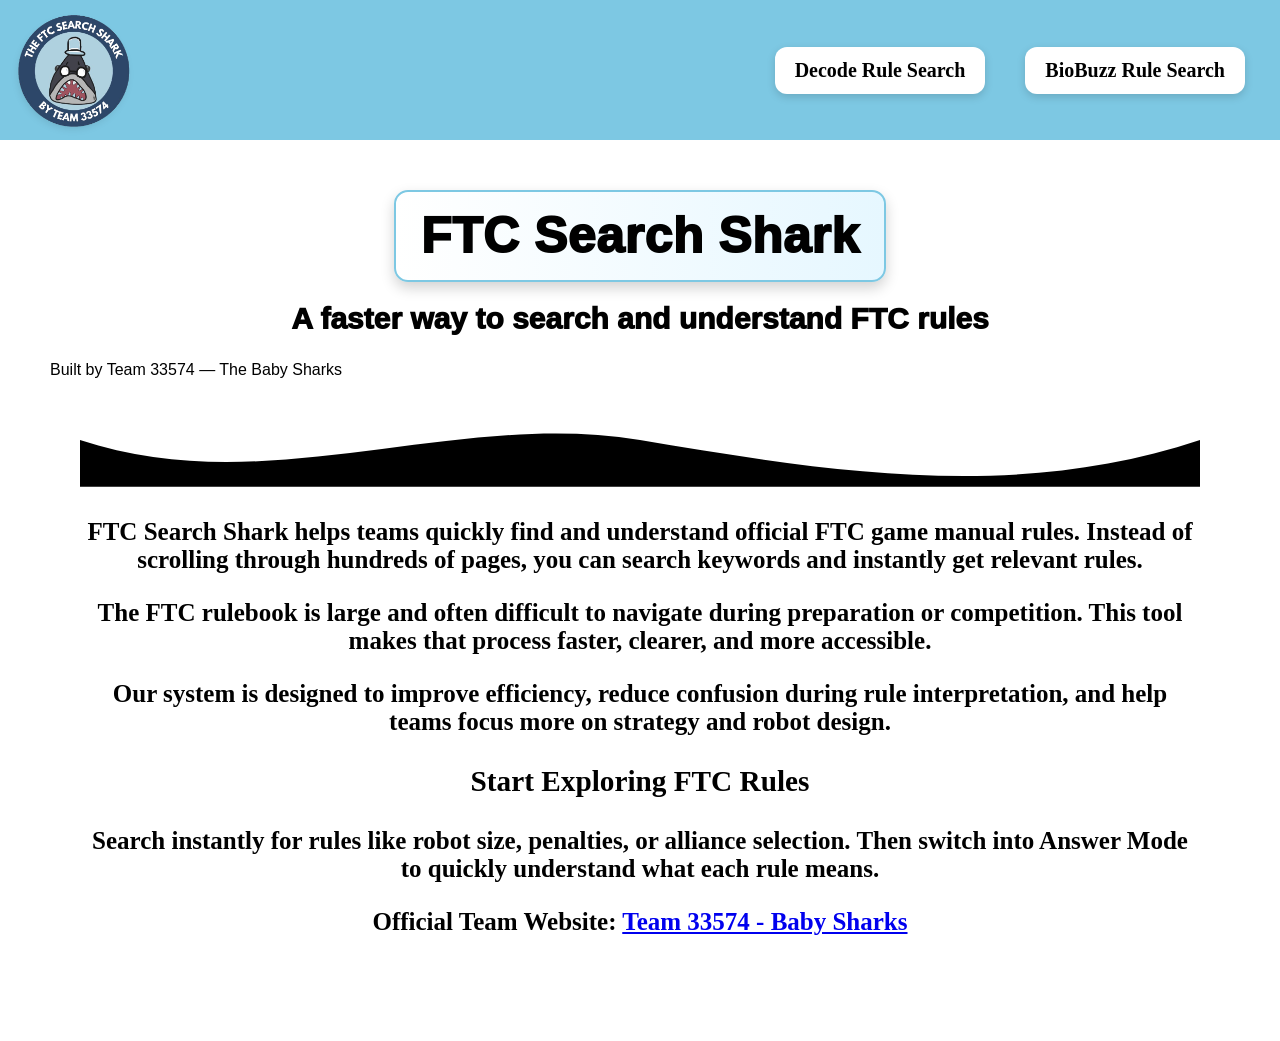
==== index.html @ 649d8c0c "Update index.html" ====
<!DOCTYPE html>
<html>

<head>
  <title>FTC Search Shark</title>
  <link rel="stylesheet" href="style.css">
</head>

<body>

  <!-- HEADER -->
  <script src="header.js"></script>

  <!-- HERO BOX -->
  <header class="home-hero box">

    <div class="hero-title">
      FTC Search Shark
    </div>

    <div class="hero-subtitle">
      A faster way to search and understand FTC rules
    </div>

    <div class="hero-tagline">
      <span>Built by Team 33574 — The Baby Sharks</span>
    </div>

  </header>

  <!-- MAIN CONTAINER -->
  <main class="home-container">

<div class="box wave-box">
  <div class="wave-divider">
    <svg viewBox="0 0 1440 100" preserveAspectRatio="none">
      <path d="M0,40 C240,120 480,0 720,40 C960,80 1200,120 1440,40 L1440,100 L0,100 Z"></path>
    </svg>
  </div>
</div>
    <!-- BOX 1 -->
    <section class="card box">

      <p>
        FTC Search Shark helps teams quickly find and understand official FTC game manual rules.
        Instead of scrolling through hundreds of pages, you can search keywords and instantly get relevant rules.
      </p>

      <p>
        The FTC rulebook is large and often difficult to navigate during preparation or competition.
        This tool makes that process faster, clearer, and more accessible.
      </p>

    </section>

    <!-- BOX 2 -->
    <section class="card box">

      <p>
        Our system is designed to improve efficiency, reduce confusion during rule interpretation,
        and help teams focus more on strategy and robot design.
      </p>

    </section>

    <!-- CTA BOX -->
    <section class="cta-card box">

      <h3>Start Exploring FTC Rules</h3>

      <p>
        Search instantly for rules like <b>robot size</b>, <b>penalties</b>, or <b>alliance selection</b>.  
        Then switch into <b>Answer Mode</b> to quickly understand what each rule means.
      </p>

    </section>

    <!-- FOOTER BOX -->
    <footer class="home-footer box">

      <p>
        Official Team Website:
        <a href="https://team33574.wixsite.com/baby-sharks" target="_blank">
          Team 33574 - Baby Sharks
        </a>
      </p>

    </footer>

  </main>

</body>

</html>
---- style.css ----
body {
  margin: 50px;
  padding-top: 120px;
  font-family: 'Times New Roman', Times, serif;
}

.topbar {
  position: fixed;
  top: 0;
  left: 0;
  right: 0;
  height: 140px;
  background: #7dc8e3;
  display: flex;
  align-items: center;
  padding: 0 20px;
  z-index: 1000;
}

.result {
  transition: 0.2s;
}

.result:hover {
  transform: scale(1.01);
}
.response-text {
  font-size: 24px;
  margin-bottom: 20px;
  font-family: 'Times New Roman', Times, serif;
}
.welcome-box {
  background: #dff5ff;
  padding: 25px;
  border-radius: 16px;
  margin-bottom: 30px;
  text-align: center;
  box-shadow: 0 4px 10px rgba(0,0,0,0.1);
}

.welcome-box h2 {
  margin-top: 0;
  font-size: 36px;
}

.welcome-box p {
  font-size: 22px;
}
.result {
  background: white;
  border-radius: 14px;
  padding: 20px;
  margin-top: 20px;
  box-shadow: 0 4px 12px rgba(0,0,0,0.1);
  text-align: left;
}


.logo {
  height: 130px;
}

.nav {
  margin-left: auto;
}

.nav a {
  color: rgb(0, 0, 0);
  text-decoration: none;
  margin-right: 20px;
  margin-left: 50px;
  font-size: 25px;
  font-family: 'Times New Roman', Times, serif;
  font-weight: bold;

}

/* PAGE LAYOUT */
body {
  margin: 50;
  font-family: Arial;
}

/* pushes content below fixed header */
.home-container {
  padding: 50px 20px 20px 20px;
  text-align: center;
    font-family: 'Times New Roman', Times, serif;
  font-weight: bold;
    font-size: 25px;


}

mark {
  background-color: yellow;
  padding: 2px;
  border-radius: 3px;
}

.nav a {
  transition: 0.2s;
  display: inline-block;
}
/*hover effect*/
.nav a:hover {
  color: #ffffff;
  transform: scale(1.1);
}

/* LINKS */
.home-links a {
  display: block;
  font-size: 26px;
  font-family: "Arial Black", Arial, sans-serif;
  margin: 15px 0;
  text-decoration: none;
  color: #111;
  transition: 0.2s;
}
mark {
  background-color: rgb(144, 224, 240);
  padding: 2px;
  border-radius: 3px;
}

/* SEARCH BOX */
#searchBox {
  width: 80%;
  padding: 18px;
  font-size: 24px;
  border-radius: 12px;
  border: 2px solid lightgray;
  font-family: 'Times New Roman', Times, serif;
}

.suggestions {
  margin-top: 20px;
  margin-bottom: 30px;
}

.suggestions button {
  padding: 12px 18px;
  margin: 8px;
  border: none;
  border-radius: 10px;
  background: #7dc8e3;
  font-size: 18px;
  cursor: pointer;
  transition: 0.2s;
  font-family: 'Times New Roman', Times, serif;
}

.suggestions button:hover {
  transform: scale(1.05);
  background: #5db8d8;
}

.no-results {
  background: #ffe0e0;
  padding: 20px;
  border-radius: 12px;
  margin-top: 20px;
  font-size: 22px;
}

.home-container {
  text-align: center;
  padding: 30px;
}

.home-container h1 {
  font-size: 64px;
  margin-bottom: 20px;
}

.home-description {
  font-size: 24px;
  max-width: 900px;
  margin: auto;
  line-height: 1.6;
  margin-bottom: 40px;
}

.home-links {
  display: flex;
  flex-direction: column;
  align-items: center;
  gap: 20px;
}

.home-links a {
  width: 400px;
  padding: 20px;
  background: #7dc8e3;
  border-radius: 16px;
  text-decoration: none;
  color: black;
  font-size: 28px;
  font-weight: bold;
  transition: 0.2s;
}

.home-links a:hover {
  transform: scale(1.03);
  background: #5db8d8;
}

.nav a {
  display: inline-block;
  padding: 12px 20px;
  margin-left: 15px;
  margin-right: 15px;

  background-color: white;
  border-radius: 12px;

  font-size: 20px;
  font-weight: bold;
  text-decoration: none;

  color: black;

  transition: 0.2s;
  box-shadow: 0 3px 8px rgba(0,0,0,0.15);
}

.nav a:hover {
  transform: scale(1.08);
  background-color: #0b394f;
}

.nav {
  display: flex;
  align-items: center;
  gap: 10px;
}

.page-title {
  text-align: center;

  font-size: 32px;
  font-weight: 900;

  margin: 30px auto 20px auto;

  background: white;
  padding: 15px 25px;

  width: fit-content;

  border-radius: 12px;

  box-shadow: 0 4px 10px rgba(0,0,0,0.15);
}

.page-title {
  text-align: center;
  font-size: 34px;
  font-weight: 900;

  margin: 30px auto;

  background: linear-gradient(90deg, #ffffff, #e6f7ff);
  padding: 18px 30px;

  width: fit-content;

  border-radius: 16px;

  box-shadow: 0 6px 14px rgba(0,0,0,0.18);

  border: 2px solid #7dc8e3;
}

.hero-title {
  text-align: center;

  font-size: 32px;
  font-weight: 900;

  margin: 20px auto;

  background: white;
  padding: 15px 25px;

  width: fit-content;

  border-radius: 14px;

  box-shadow: 0 6px 14px rgba(0,0,0,0.18);

  border: 2px solid #7dc8e3;
}

.hero-title {
  font-size: 50px;
  font-weight: 1000;

  background: linear-gradient(90deg, #ffffff, #e6f7ff);

  border: 2px solid #7dc8e3;

  letter-spacing: 0.5px;
}

.hero-subtitle {
  text-align: center;

  font-size: 30px;
  font-weight: 1000;

  margin-top: 10px;
  margin-bottom: 25px;

  color: #000000;
}

.divider {
  width: 60%;
  margin: 25px auto;

  border: none;
  height: 2px;

  background-color: #7dc8e3;

  border-radius: 5px;
}

.manual-divider {
  width: 100%;
  margin: 100px auto 20px auto;

  border: none;
  height: 2px;

  background: #7dc8e3;

  border-radius: 5px;
}

.manual-link {
  text-align: center;

  margin-bottom: 30px;
}

.manual-link h2 {
  font-size: 18px;
  font-weight: 800;
  margin-bottom: 5px;
}

.manual-link p {
  font-size: 14px;
  color: #333;
  margin-bottom: 10px;
}

.manual-link a {
  font-size: 16px;
  font-weight: bold;

  color: #0077cc;
  text-decoration: none;
}

.manual-link a:hover {
  text-decoration: underline;
}

.logo-circle {
  width: 105px;
  height: 105px;

  background: white;
  border-radius: 50%;

  display: flex;
  align-items: center;
  justify-content: center;

  box-shadow: 0 4px 10px rgba(0,0,0,0.15);

  flex-shrink: 0;
}

.logo {
  height: 120px;
  width: auto;

  display: block;
}
.topbar {
  position: fixed;
  top: 0;
  left: 0;
  right: 0;

  height: 140px;
  background: #7dc8e3;

  display: flex;
  align-items: center;

  padding: 0 20px;
  z-index: 1000;
}
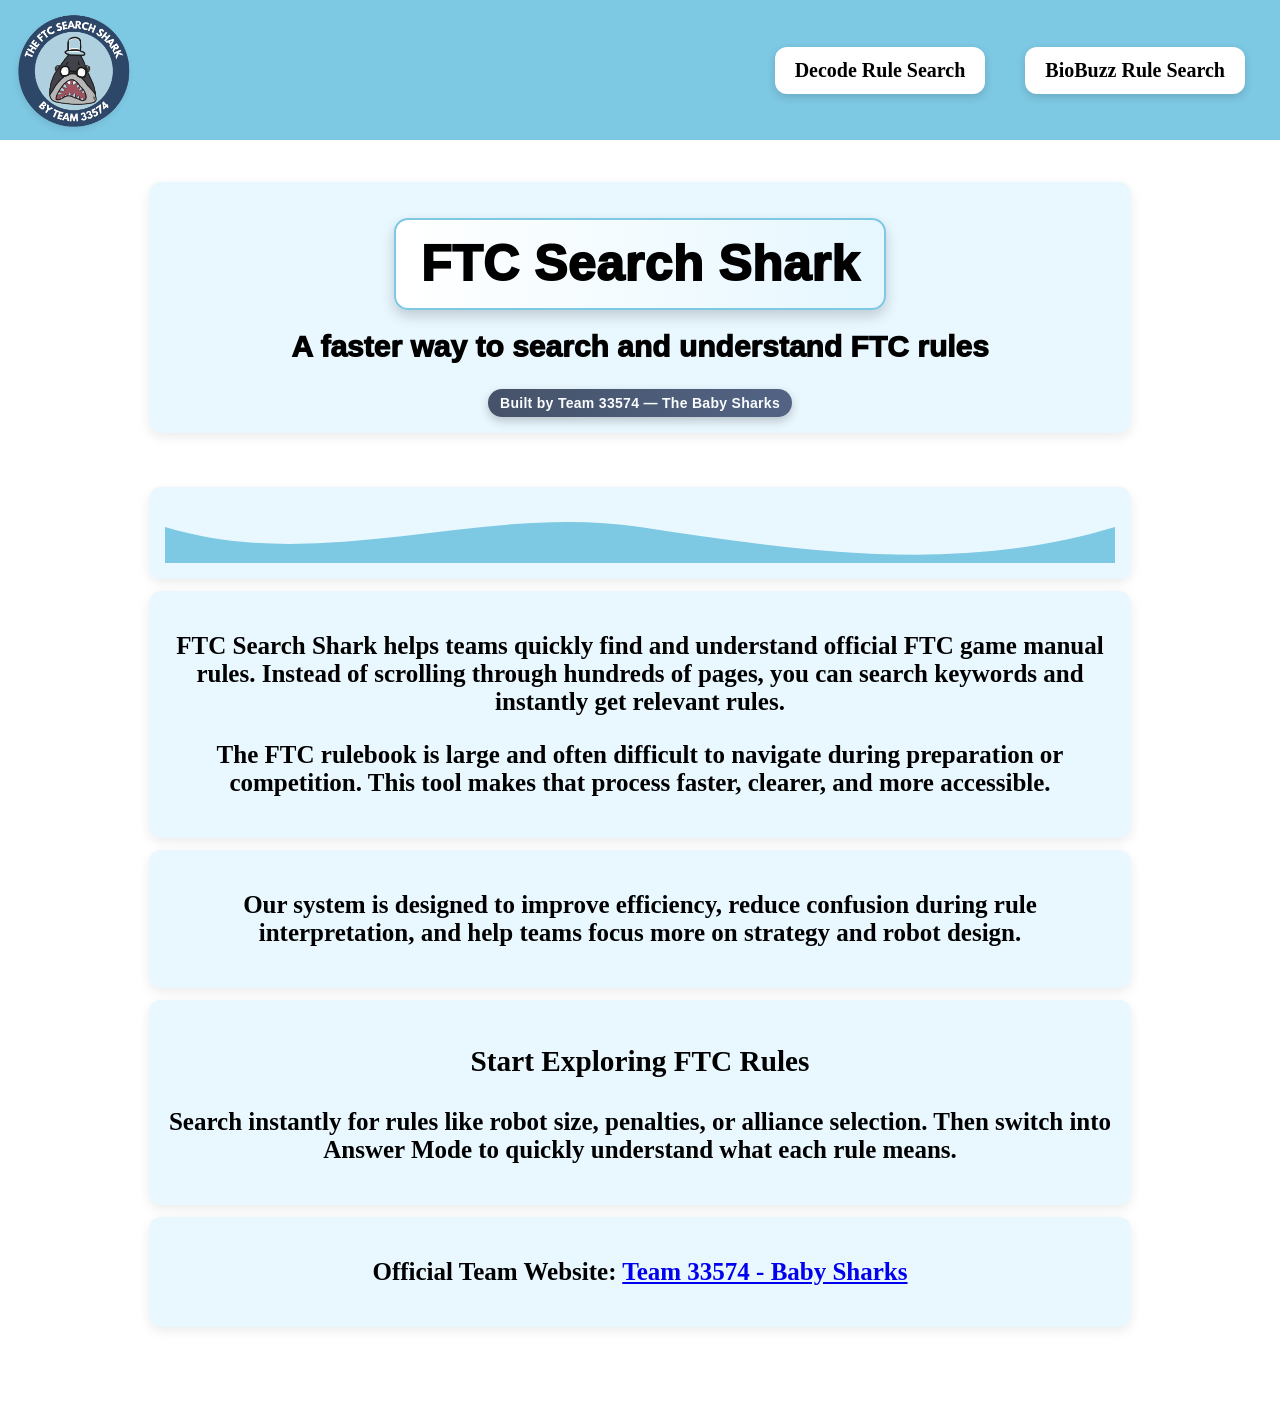
==== commit b7deee98: "Add files via upload" ====
--- a/index.html
+++ b/index.html
@@ -91,4 +91,4 @@
 
 </body>
 
-</html>
+</html>
--- a/style.css
+++ b/style.css
@@ -119,7 +119,7 @@
   transition: 0.2s;
 }
 mark {
-  background-color: rgb(144, 224, 240);
+  background-color: rgb(141, 255, 230);
   padding: 2px;
   border-radius: 3px;
 }
@@ -315,17 +315,26 @@
 
   color: #000000;
 }
-
-.divider {
-  width: 60%;
-  margin: 25px auto;
-
-  border: none;
-  height: 2px;
-
-  background-color: #7dc8e3;
-
-  border-radius: 5px;
+.wave-box {
+  padding: 0;
+  overflow: hidden;
+}
+
+/* override full width wave behavior */
+.wave-divider {
+  width: 100%;
+  height: 60px;
+  line-height: 0;
+}
+
+.wave-divider svg {
+  display: block;
+  width: 100%;
+  height: 100%;
+}
+
+.wave-divider path {
+  fill: #7dc8e3;
 }
 
 .manual-divider {
@@ -408,3 +417,88 @@
   z-index: 1000;
 }
 
+
+#answerPanel {
+  position: fixed;
+  bottom: 80px;
+  right: 20px;
+  width: 300px;
+  background: rgb(190, 221, 255);
+  border: 1px solid rgb(190, 221, 255);
+  border-radius: 10px;
+  padding: 12px;
+  box-shadow: 0 6px 20px rgba(0,0,0,0.2);
+  display: none;
+  z-index: 9999;
+}
+
+#answerModeBtn {
+  position: fixed;
+  bottom: 20px;
+  right: 20px;
+  padding: 10px 14px;
+  border-radius: 999px;
+  border: none;
+  background: #1c518d;
+  color: white;
+  cursor: pointer;
+  z-index: 10000;
+}
+
+.result.top {
+  border: 2px solid rgb(8, 97, 160);
+  background: rgb(172, 221, 255);
+  transform: scale(1.01);
+}
+
+.result {
+  padding: 10px;
+  margin: 8px 0;
+  border-radius: 8px;
+  cursor: pointer;
+}
+
+.group-title {
+  margin-top: 20px;
+  font-size: 18px;
+  font-weight: bold;
+  color: #333;
+  border-bottom: 2px solid #ddd;
+  padding-bottom: 5px;
+}
+
+.hero-tagline {
+  text-align: center;
+  margin-top: 10px;
+  font-size: 14px;
+  opacity: 0.8;
+}
+
+.hero-tagline span {
+  display: inline-block;
+  padding: 6px 12px;
+  border-radius: 999px;
+  background: linear-gradient(90deg, #1d2a44, #2d3f66);
+  color: white;
+  font-weight: 600;
+  letter-spacing: 0.3px;
+  box-shadow: 0 4px 10px rgba(0,0,0,0.25);
+  transition: transform 0.2s ease, opacity 0.2s ease;
+}
+
+.hero-tagline span:hover {
+  transform: translateY(-2px);
+  opacity: 1;
+}
+
+.box {
+  background: #e9f7ff; 
+  border: 1px solid #405d6e(125, 200, 227, 0.35);
+  border-radius: 12px;
+  padding: 16px;
+  margin: 12px auto;
+  max-width: 950px;
+  box-shadow: 0 4px 12px rgba(0,0,0,0.08);
+}
+
+
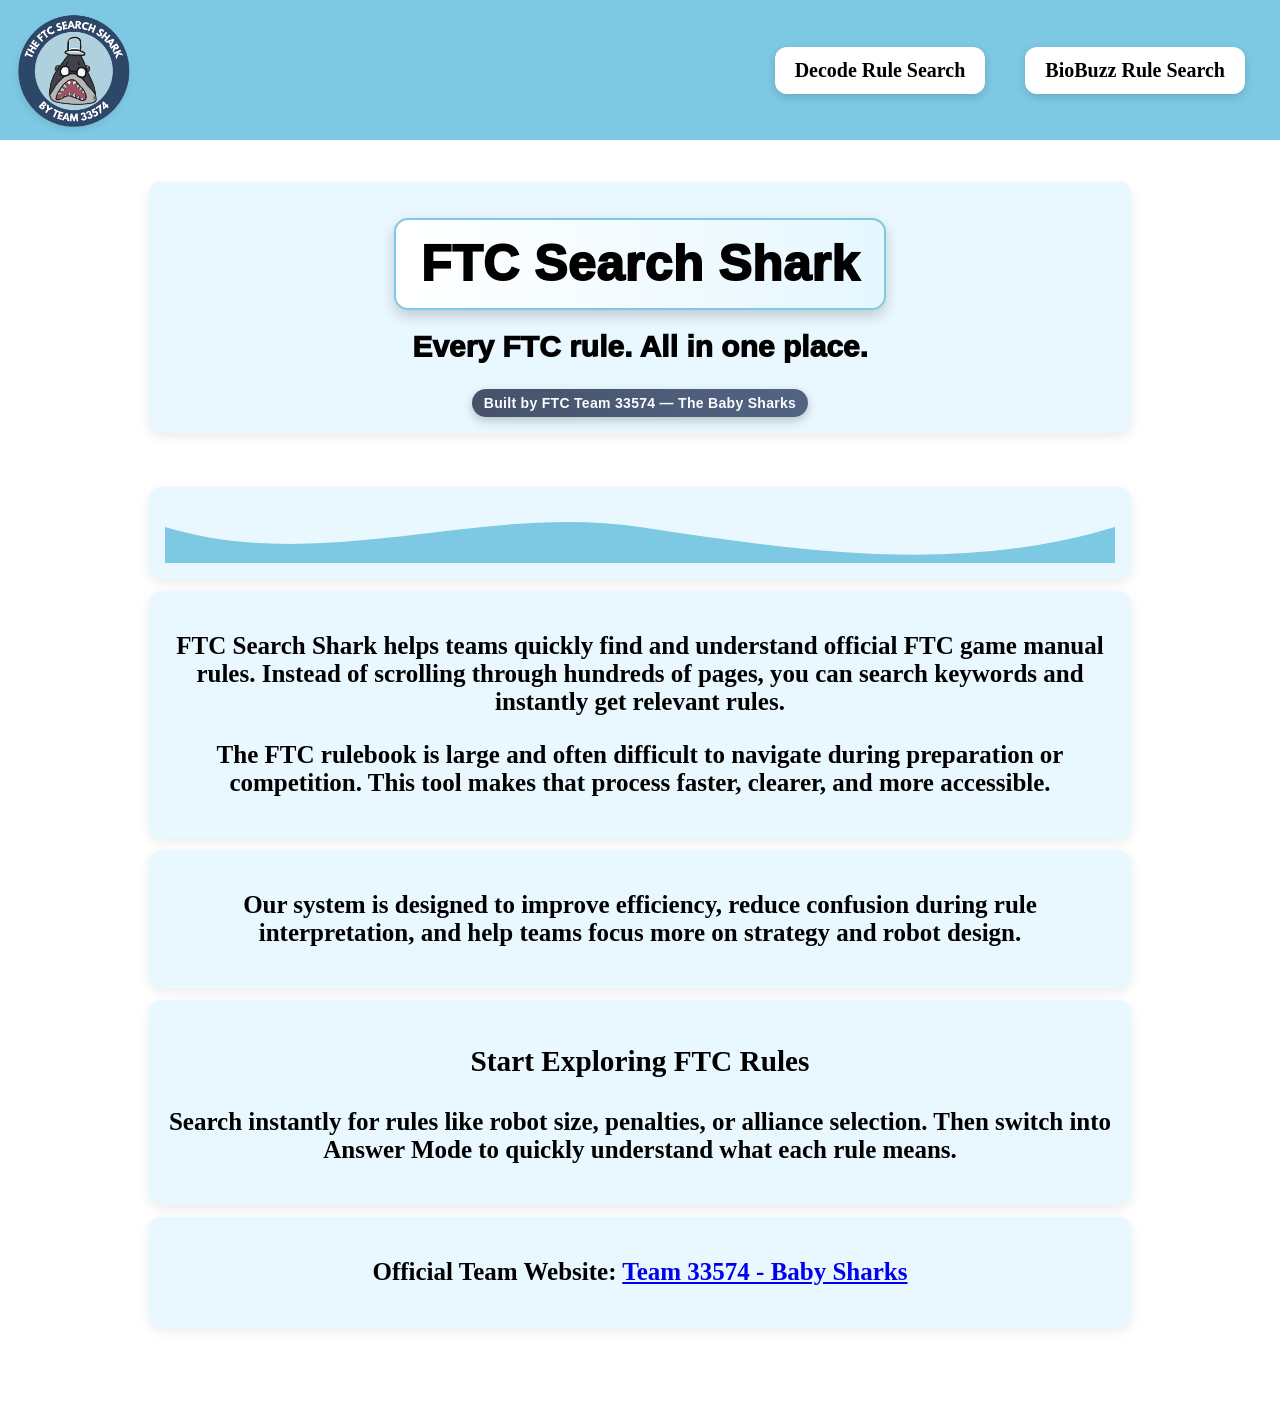
==== commit 542cf4a1: "Update index.html" ====
--- a/index.html
+++ b/index.html
@@ -1,9 +1,11 @@
 <!DOCTYPE html>
 <html>
+  
 
 <head>
   <title>FTC Search Shark</title>
   <link rel="stylesheet" href="style.css">
+  <link rel="icon" type="image/png" href="SearchSharkLogo.png">
 </head>
 
 <body>
@@ -19,11 +21,11 @@
     </div>
 
     <div class="hero-subtitle">
-      A faster way to search and understand FTC rules
+      Every FTC rule. All in one place.
     </div>
 
     <div class="hero-tagline">
-      <span>Built by Team 33574 — The Baby Sharks</span>
+      <span> Built by FTC Team 33574 — The Baby Sharks </span>
     </div>
 
   </header>
@@ -91,4 +93,4 @@
 
 </body>
 
-</html>+</html>
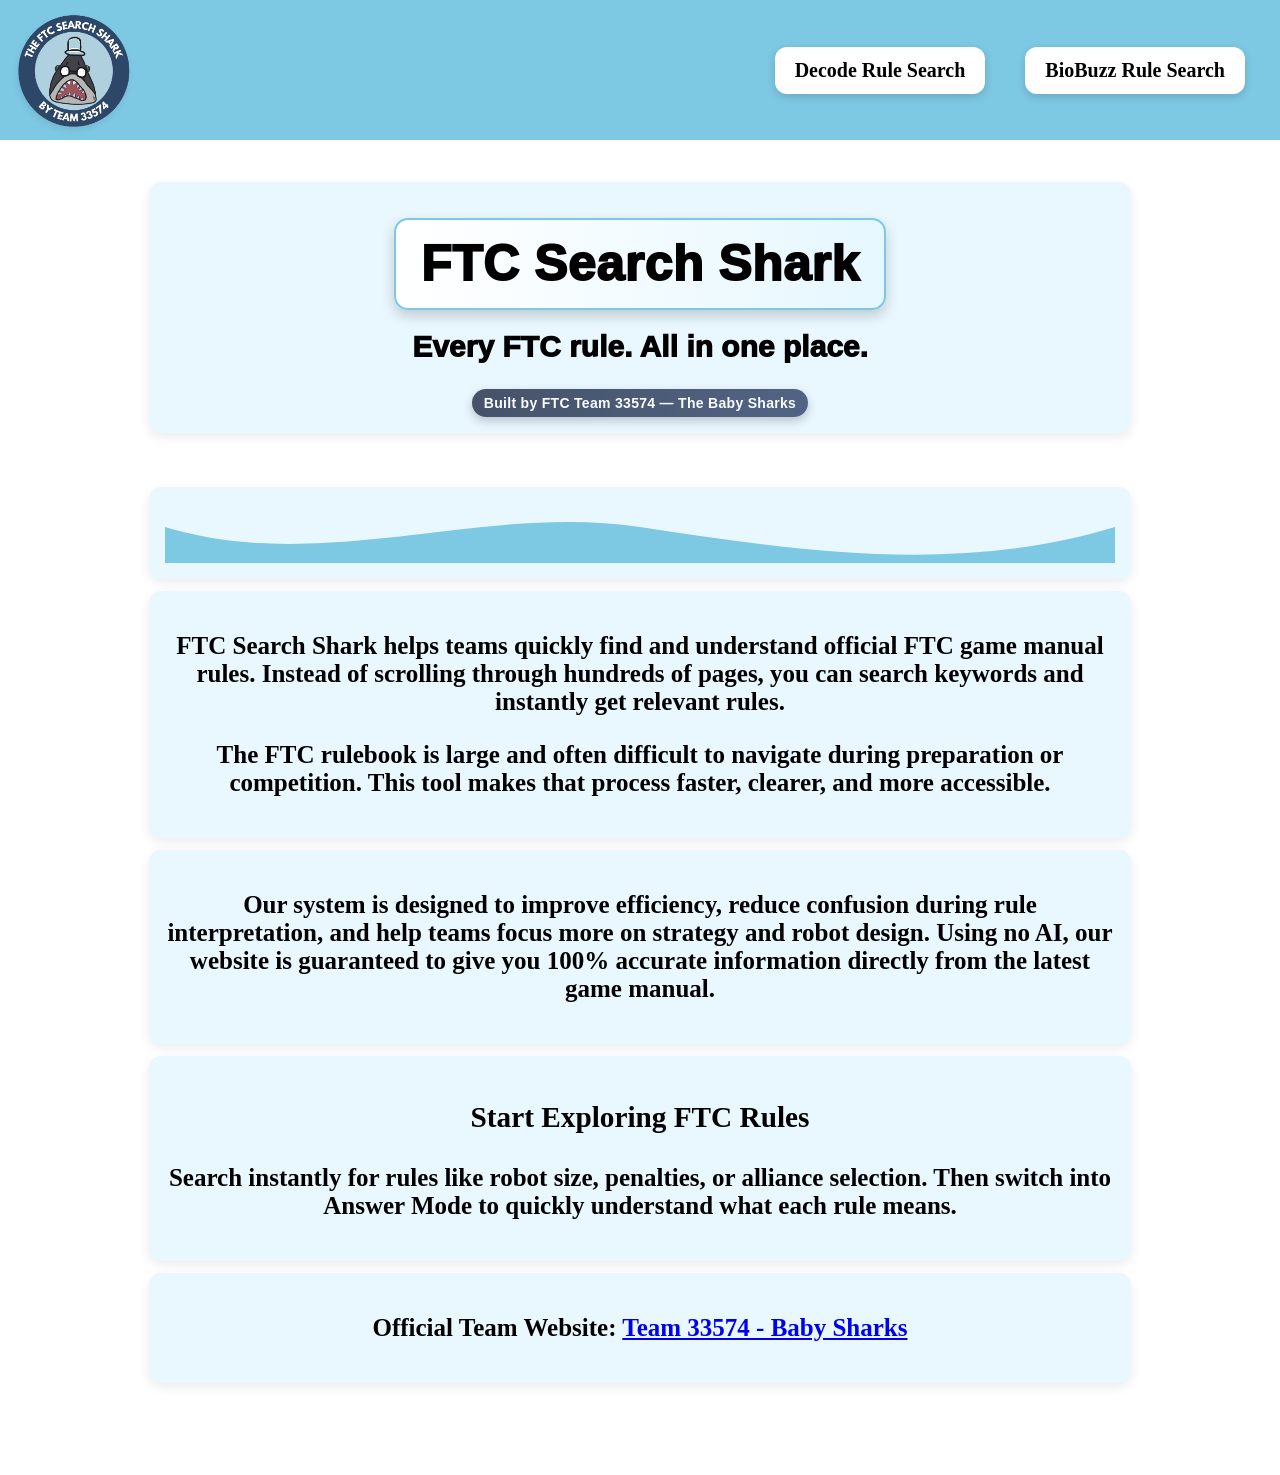
==== commit 4aa1cf31: "Update index.html" ====
--- a/index.html
+++ b/index.html
@@ -60,7 +60,7 @@
 
       <p>
         Our system is designed to improve efficiency, reduce confusion during rule interpretation,
-        and help teams focus more on strategy and robot design.
+        and help teams focus more on strategy and robot design. Using no AI, our website is guaranteed to give you 100% accurate information directly from the latest game manual. 
       </p>
 
     </section>
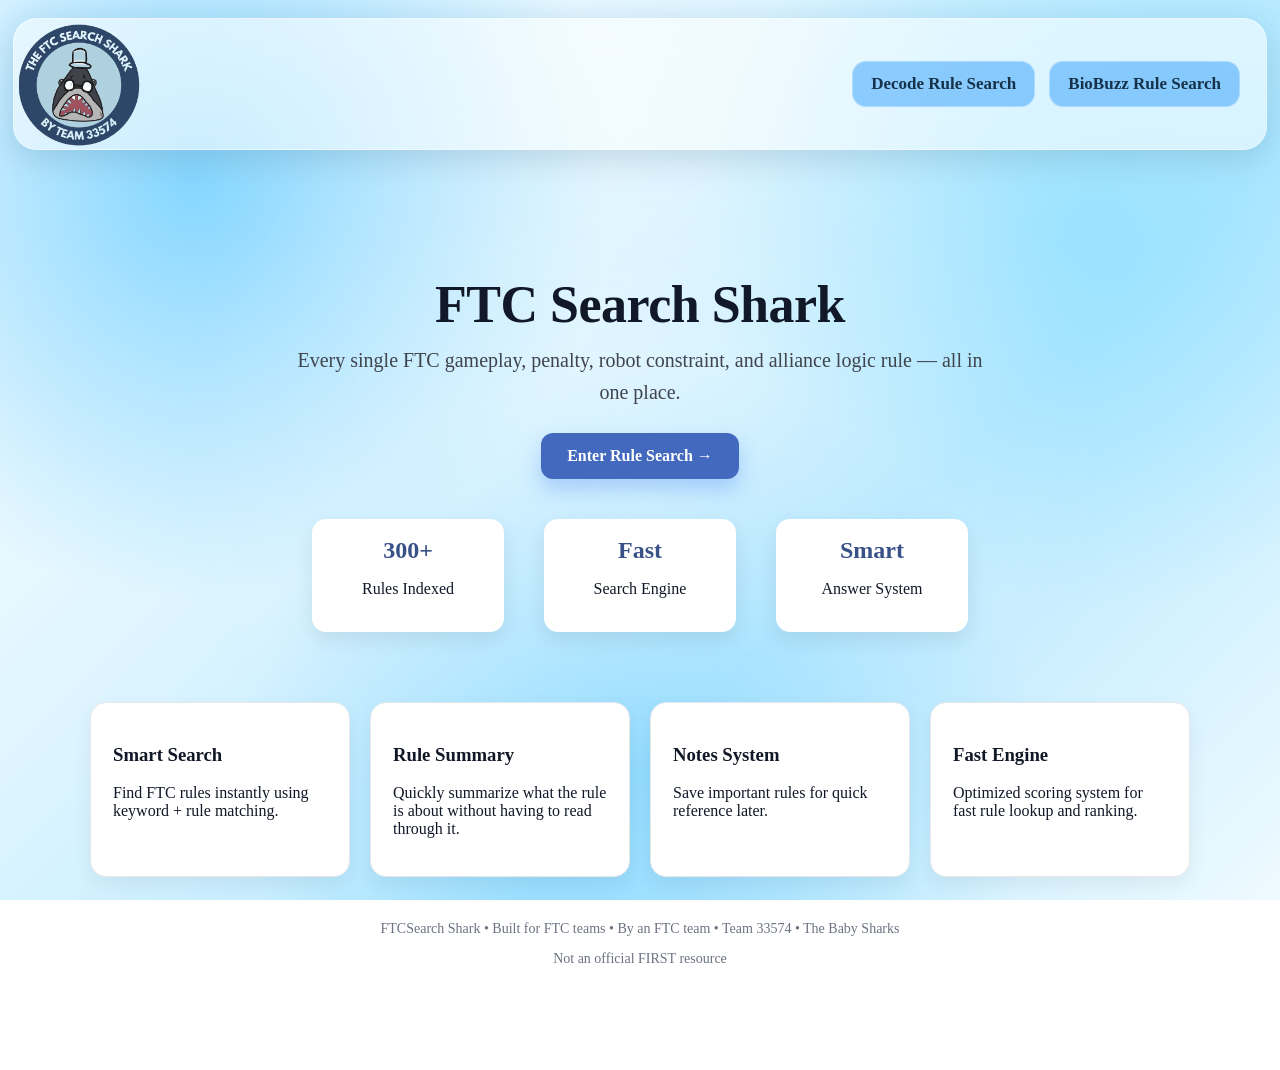
==== commit 81ed5c64: "Add files via upload notes added and looks better" ====
--- a/index.html
+++ b/index.html
@@ -1,96 +1,84 @@
 <!DOCTYPE html>
-<html>
-  
+<html lang="en">
 
 <head>
-  <title>FTC Search Shark</title>
-  <link rel="stylesheet" href="style.css">
-  <link rel="icon" type="image/png" href="SearchSharkLogo.png">
+  <meta charset="UTF-8" />
+  <title>Search Shark - FTC Decode</title>
+
+  <link rel="stylesheet" href="style.css" />
+  <link rel="icon" type="image/png" href="SearchSharkLogo.png" />
+
+  <meta name="viewport" content="width=device-width, initial-scale=1.0" />
+
+  <script src="header.js" defer></script>
 </head>
 
-<body>
+<body class="home-page">
 
-  <!-- HEADER -->
-  <script src="header.js"></script>
+  <!-- HEADER (injected by header.js) -->
 
-  <!-- HERO BOX -->
-  <header class="home-hero box">
+  <main class="hero">
 
-    <div class="hero-title">
-      FTC Search Shark
+    <h1>FTC Search Shark</h1>
+
+    <p class="subtext">
+      Every single FTC gameplay, penalty, robot constraint, and alliance logic rule — all in one place.
+    </p>
+
+    <a href="decode.html" class="start-btn">
+      Enter Rule Search →
+    </a>
+
+    <div class="stats">
+
+      <div class="stat">
+        <h2>300+</h2>
+        <p>Rules Indexed</p>
+      </div>
+
+      <div class="stat">
+        <h2>Fast</h2>
+        <p>Search Engine</p>
+      </div>
+
+      <div class="stat">
+        <h2>Smart</h2>
+        <p>Answer System</p>
+      </div>
+
     </div>
-
-    <div class="hero-subtitle">
-      Every FTC rule. All in one place.
-    </div>
-
-    <div class="hero-tagline">
-      <span> Built by FTC Team 33574 — The Baby Sharks </span>
-    </div>
-
-  </header>
-
-  <!-- MAIN CONTAINER -->
-  <main class="home-container">
-
-<div class="box wave-box">
-  <div class="wave-divider">
-    <svg viewBox="0 0 1440 100" preserveAspectRatio="none">
-      <path d="M0,40 C240,120 480,0 720,40 C960,80 1200,120 1440,40 L1440,100 L0,100 Z"></path>
-    </svg>
-  </div>
-</div>
-    <!-- BOX 1 -->
-    <section class="card box">
-
-      <p>
-        FTC Search Shark helps teams quickly find and understand official FTC game manual rules.
-        Instead of scrolling through hundreds of pages, you can search keywords and instantly get relevant rules.
-      </p>
-
-      <p>
-        The FTC rulebook is large and often difficult to navigate during preparation or competition.
-        This tool makes that process faster, clearer, and more accessible.
-      </p>
-
-    </section>
-
-    <!-- BOX 2 -->
-    <section class="card box">
-
-      <p>
-        Our system is designed to improve efficiency, reduce confusion during rule interpretation,
-        and help teams focus more on strategy and robot design. Using no AI, our website is guaranteed to give you 100% accurate information directly from the latest game manual. 
-      </p>
-
-    </section>
-
-    <!-- CTA BOX -->
-    <section class="cta-card box">
-
-      <h3>Start Exploring FTC Rules</h3>
-
-      <p>
-        Search instantly for rules like <b>robot size</b>, <b>penalties</b>, or <b>alliance selection</b>.  
-        Then switch into <b>Answer Mode</b> to quickly understand what each rule means.
-      </p>
-
-    </section>
-
-    <!-- FOOTER BOX -->
-    <footer class="home-footer box">
-
-      <p>
-        Official Team Website:
-        <a href="https://team33574.wixsite.com/baby-sharks" target="_blank">
-          Team 33574 - Baby Sharks
-        </a>
-      </p>
-
-    </footer>
 
   </main>
 
+  <section class="cards">
+
+    <div class="card">
+      <h3> Smart Search</h3>
+      <p>Find FTC rules instantly using keyword + rule matching.</p>
+    </div>
+
+    <div class="card">
+      <h3>Rule Summary</h3>
+      <p>Quickly summarize what the rule is about without having to read through it.</p>
+    </div>
+
+    <div class="card">
+      <h3> Notes System</h3>
+      <p>Save important rules for quick reference later.</p>
+    </div>
+
+    <div class="card">
+      <h3> Fast Engine</h3>
+      <p>Optimized scoring system for fast rule lookup and ranking.</p>
+    </div>
+
+  </section>
+
+  <footer>
+    <p>FTCSearch Shark • Built for FTC teams • By an FTC team • Team 33574 • The Baby Sharks</p>
+    <p>Not an official FIRST resource</p>
+  </footer>
+
 </body>
 
-</html>
+</html>
--- a/style.css
+++ b/style.css
@@ -1,267 +1,160 @@
+
+/* =========================
+   GLOBAL
+========================= */
+
 body {
   margin: 50px;
-  padding-top: 120px;
+  padding-top: 70px;
   font-family: 'Times New Roman', Times, serif;
 }
+
+body.home-page {
+  color: #111827;
+
+  background:
+    radial-gradient(circle at 15% 20%, rgba(77, 195, 255, 0.65) 0%, transparent 32%),
+    radial-gradient(circle at 85% 25%, rgba(125, 220, 255, 0.55) 0%, transparent 30%),
+    radial-gradient(circle at 50% 85%, rgba(0, 170, 255, 0.28) 0%, transparent 40%),
+    linear-gradient(
+      135deg,
+      #ffffff 0%,
+      #dff5ff 35%,
+      #b9e9ff 65%,
+      #eefaff 100%
+    );
+
+  background-attachment: fixed;
+  min-height: 100vh;
+}
+
+body.home-page::before {
+  content: "";
+
+  position: fixed;
+  inset: 0;
+
+  background:
+    radial-gradient(circle at center,
+      rgba(255,255,255,0.35),
+      transparent 60%);
+
+  pointer-events: none;
+  z-index: -1;
+}
+
+/* =========================
+   HEADER
+========================= */
 
 .topbar {
   position: fixed;
-  top: 0;
-  left: 0;
-  right: 0;
-  height: 140px;
-  background: #7dc8e3;
+
+  top: 18px;
+  left: 50%;
+
+  transform: translateX(-50%);
+
+  width: calc(100% - 80px);
+  max-width: 1400px;
+
+  height: 130px;
+
+  padding: 0 26px;
+
   display: flex;
   align-items: center;
-  padding: 0 20px;
+
+  border-radius: 24px;
+
+  background: rgba(255,255,255,0.55);
+
+  backdrop-filter: blur(18px);
+  -webkit-backdrop-filter: blur(18px);
+
+  border: 1px solid rgba(255,255,255,0.45);
+
+  box-shadow:
+    0 10px 35px rgba(0,0,0,0.10),
+    0 0 25px rgba(125,200,255,0.18);
+
   z-index: 1000;
 }
-
-.result {
-  transition: 0.2s;
-}
-
-.result:hover {
-  transform: scale(1.01);
-}
-.response-text {
-  font-size: 24px;
-  margin-bottom: 20px;
-  font-family: 'Times New Roman', Times, serif;
-}
-.welcome-box {
-  background: #dff5ff;
-  padding: 25px;
-  border-radius: 16px;
-  margin-bottom: 30px;
-  text-align: center;
-  box-shadow: 0 4px 10px rgba(0,0,0,0.1);
-}
-
-.welcome-box h2 {
-  margin-top: 0;
-  font-size: 36px;
-}
-
-.welcome-box p {
-  font-size: 22px;
-}
-.result {
-  background: white;
-  border-radius: 14px;
-  padding: 20px;
-  margin-top: 20px;
-  box-shadow: 0 4px 12px rgba(0,0,0,0.1);
-  text-align: left;
-}
-
 
 .logo {
   height: 130px;
+  width: auto;
+  padding: 30px;
+}
+
+.logo-circle {
+  width: 76px;
+  height: 76px;
+
+  border-radius: 20px;
+
+  background: rgba(255,255,255,0.7);
+
+  backdrop-filter: blur(10px);
+
+  display: flex;
+  align-items: center;
+  justify-content: center;
+
+  box-shadow: 0 6px 20px rgba(0,0,0,0.08);
 }
 
 .nav {
   margin-left: auto;
-}
-
-.nav a {
-  color: rgb(0, 0, 0);
-  text-decoration: none;
-  margin-right: 20px;
-  margin-left: 50px;
-  font-size: 25px;
-  font-family: 'Times New Roman', Times, serif;
-  font-weight: bold;
-
-}
-
-/* PAGE LAYOUT */
-body {
-  margin: 50;
-  font-family: Arial;
-}
-
-/* pushes content below fixed header */
-.home-container {
-  padding: 50px 20px 20px 20px;
-  text-align: center;
-    font-family: 'Times New Roman', Times, serif;
-  font-weight: bold;
-    font-size: 25px;
-
-
-}
-
-mark {
-  background-color: yellow;
-  padding: 2px;
-  border-radius: 3px;
-}
-
-.nav a {
-  transition: 0.2s;
-  display: inline-block;
-}
-/*hover effect*/
-.nav a:hover {
-  color: #ffffff;
-  transform: scale(1.1);
-}
-
-/* LINKS */
-.home-links a {
-  display: block;
-  font-size: 26px;
-  font-family: "Arial Black", Arial, sans-serif;
-  margin: 15px 0;
-  text-decoration: none;
-  color: #111;
-  transition: 0.2s;
-}
-mark {
-  background-color: rgb(141, 255, 230);
-  padding: 2px;
-  border-radius: 3px;
-}
-
-/* SEARCH BOX */
-#searchBox {
-  width: 80%;
-  padding: 18px;
-  font-size: 24px;
-  border-radius: 12px;
-  border: 2px solid lightgray;
-  font-family: 'Times New Roman', Times, serif;
-}
-
-.suggestions {
-  margin-top: 20px;
-  margin-bottom: 30px;
-}
-
-.suggestions button {
-  padding: 12px 18px;
-  margin: 8px;
-  border: none;
-  border-radius: 10px;
-  background: #7dc8e3;
-  font-size: 18px;
-  cursor: pointer;
-  transition: 0.2s;
-  font-family: 'Times New Roman', Times, serif;
-}
-
-.suggestions button:hover {
-  transform: scale(1.05);
-  background: #5db8d8;
-}
-
-.no-results {
-  background: #ffe0e0;
-  padding: 20px;
-  border-radius: 12px;
-  margin-top: 20px;
-  font-size: 22px;
-}
-
-.home-container {
-  text-align: center;
-  padding: 30px;
-}
-
-.home-container h1 {
-  font-size: 64px;
-  margin-bottom: 20px;
-}
-
-.home-description {
-  font-size: 24px;
-  max-width: 900px;
-  margin: auto;
-  line-height: 1.6;
-  margin-bottom: 40px;
-}
-
-.home-links {
-  display: flex;
-  flex-direction: column;
-  align-items: center;
-  gap: 20px;
-}
-
-.home-links a {
-  width: 400px;
-  padding: 20px;
-  background: #7dc8e3;
-  border-radius: 16px;
-  text-decoration: none;
-  color: black;
-  font-size: 28px;
-  font-weight: bold;
-  transition: 0.2s;
-}
-
-.home-links a:hover {
-  transform: scale(1.03);
-  background: #5db8d8;
-}
-
-.nav a {
-  display: inline-block;
-  padding: 12px 20px;
-  margin-left: 15px;
-  margin-right: 15px;
-
-  background-color: white;
-  border-radius: 12px;
-
-  font-size: 20px;
-  font-weight: bold;
-  text-decoration: none;
-
-  color: black;
-
-  transition: 0.2s;
-  box-shadow: 0 3px 8px rgba(0,0,0,0.15);
-}
-
-.nav a:hover {
-  transform: scale(1.08);
-  background-color: #0b394f;
-}
-
-.nav {
+
   display: flex;
   align-items: center;
-  gap: 10px;
-}
-
-.page-title {
-  text-align: center;
-
-  font-size: 32px;
-  font-weight: 900;
-
-  margin: 30px auto 20px auto;
-
-  background: white;
-  padding: 15px 25px;
-
-  width: fit-content;
-
-  border-radius: 12px;
-
-  box-shadow: 0 4px 10px rgba(0,0,0,0.15);
-}
+  gap: 14px;
+}
+
+.nav a {
+  padding: 12px 18px;
+
+  border-radius: 14px;
+
+  text-decoration: none;
+
+  font-size: 17px;
+  font-weight: 700;
+
+  color: #16324a;
+
+  background: rgba(32, 148, 250, 0.45);
+
+  transition: all 0.2s ease;
+
+  border: 1px solid rgba(255,255,255,0.3);
+}
+
+.nav a:hover {
+  transform: translateY(-2px);
+
+  background: #4fc3ff;
+
+  color: rgb(36, 46, 99);
+
+  box-shadow:
+    0 8px 20px rgba(79,195,255,0.35);
+}
+
+/* =========================
+   TITLES
+========================= */
 
 .page-title {
   text-align: center;
   font-size: 34px;
   font-weight: 900;
 
-  margin: 30px auto;
+  margin: 80px auto;
 
   background: linear-gradient(90deg, #ffffff, #e6f7ff);
+
   padding: 18px 30px;
 
   width: fit-content;
@@ -276,30 +169,22 @@
 .hero-title {
   text-align: center;
 
-  font-size: 32px;
-  font-weight: 900;
-
-  margin: 20px auto;
-
-  background: white;
-  padding: 15px 25px;
-
-  width: fit-content;
-
-  border-radius: 14px;
-
-  box-shadow: 0 6px 14px rgba(0,0,0,0.18);
-
-  border: 2px solid #7dc8e3;
-}
-
-.hero-title {
   font-size: 50px;
   font-weight: 1000;
 
+  margin: 20px auto;
+
   background: linear-gradient(90deg, #ffffff, #e6f7ff);
 
+  padding: 15px 25px;
+
+  width: fit-content;
+
+  border-radius: 14px;
+
   border: 2px solid #7dc8e3;
+
+  box-shadow: 0 6px 14px rgba(0,0,0,0.18);
 
   letter-spacing: 0.5px;
 }
@@ -315,190 +200,706 @@
 
   color: #000000;
 }
-.wave-box {
-  padding: 0;
-  overflow: hidden;
-}
-
-/* override full width wave behavior */
-.wave-divider {
-  width: 100%;
-  height: 60px;
-  line-height: 0;
-}
-
-.wave-divider svg {
-  display: block;
-  width: 100%;
-  height: 100%;
-}
-
-.wave-divider path {
-  fill: #7dc8e3;
-}
-
-.manual-divider {
-  width: 100%;
-  margin: 100px auto 20px auto;
-
-  border: none;
-  height: 2px;
-
-  background: #7dc8e3;
-
-  border-radius: 5px;
-}
-
-.manual-link {
-  text-align: center;
-
-  margin-bottom: 30px;
-}
-
-.manual-link h2 {
-  font-size: 18px;
-  font-weight: 800;
-  margin-bottom: 5px;
-}
-
-.manual-link p {
-  font-size: 14px;
-  color: #333;
-  margin-bottom: 10px;
-}
-
-.manual-link a {
-  font-size: 16px;
-  font-weight: bold;
-
-  color: #0077cc;
-  text-decoration: none;
-}
-
-.manual-link a:hover {
-  text-decoration: underline;
-}
-
-.logo-circle {
-  width: 105px;
-  height: 105px;
-
+
+/* =========================
+   SEARCH
+========================= */
+
+#searchBox {
+  width: 80%;
+
+  padding: 18px;
+
+  font-size: 24px;
+
+  border-radius: 12px;
+  border: 2px solid lightgray;
+
+  font-family: 'Times New Roman', Times, serif;
+}
+
+.response-text {
+  font-size: 24px;
+  margin-bottom: 20px;
+}
+
+/* =========================
+   RESULTS
+========================= */
+
+.result {
   background: white;
-  border-radius: 50%;
-
-  display: flex;
-  align-items: center;
-  justify-content: center;
-
-  box-shadow: 0 4px 10px rgba(0,0,0,0.15);
-
-  flex-shrink: 0;
-}
-
-.logo {
-  height: 120px;
-  width: auto;
-
-  display: block;
-}
-.topbar {
-  position: fixed;
-  top: 0;
-  left: 0;
-  right: 0;
-
-  height: 140px;
-  background: #7dc8e3;
-
-  display: flex;
-  align-items: center;
-
-  padding: 0 20px;
-  z-index: 1000;
-}
-
-
-#answerPanel {
-  position: fixed;
-  bottom: 80px;
-  right: 20px;
-  width: 300px;
-  background: rgb(190, 221, 255);
-  border: 1px solid rgb(190, 221, 255);
-  border-radius: 10px;
-  padding: 12px;
-  box-shadow: 0 6px 20px rgba(0,0,0,0.2);
-  display: none;
-  z-index: 9999;
-}
-
-#answerModeBtn {
-  position: fixed;
-  bottom: 20px;
-  right: 20px;
-  padding: 10px 14px;
-  border-radius: 999px;
-  border: none;
-  background: #1c518d;
-  color: white;
+
+  border-radius: 14px;
+
+  padding: 20px;
+
+  margin: 8px 0;
+
+  box-shadow: 0 4px 12px rgba(0,0,0,0.1);
+
+  text-align: left;
+
   cursor: pointer;
-  z-index: 10000;
+
+  transition: 0.2s;
+}
+
+.result:hover {
+  transform: scale(1.01);
 }
 
 .result.top {
   border: 2px solid rgb(8, 97, 160);
   background: rgb(172, 221, 255);
-  transform: scale(1.01);
-}
-
-.result {
-  padding: 10px;
-  margin: 8px 0;
-  border-radius: 8px;
-  cursor: pointer;
 }
 
 .group-title {
   margin-top: 20px;
+
   font-size: 18px;
   font-weight: bold;
+
   color: #333;
+
   border-bottom: 2px solid #ddd;
+
   padding-bottom: 5px;
 }
 
-.hero-tagline {
+/* =========================
+   WELCOME BOX
+========================= */
+
+.welcome-box {
+  background: #dff5ff;
+
+  padding: 25px;
+
+  border-radius: 16px;
+
+  margin-bottom: 30px;
+
   text-align: center;
-  margin-top: 10px;
+
+  box-shadow: 0 4px 10px rgba(0,0,0,0.1);
+}
+
+.welcome-box h2 {
+  margin-top: 0;
+  font-size: 36px;
+}
+
+.welcome-box p {
+  font-size: 22px;
+}
+
+/* =========================
+   BUTTONS
+========================= */
+
+.suggestions {
+  margin-top: 20px;
+  margin-bottom: 30px;
+}
+
+.suggestions button,
+.add-note-btn {
+  padding: 12px 18px;
+
+  border: none;
+  border-radius: 10px;
+
+  background: #7dc8e3;
+
+  font-size: 18px;
+  font-weight: bold;
+
+  cursor: pointer;
+
+  transition: 0.2s;
+
+  font-family: 'Times New Roman', Times, serif;
+}
+
+.suggestions button:hover,
+.add-note-btn:hover {
+  transform: scale(1.05);
+  background: #5db8d8;
+}
+
+.add-note-btn:active {
+  transform: scale(1.14);
+
+  background: #22c55e;
+
+  box-shadow: 0 0 18px rgba(34,197,94,0.45);
+}
+
+/* =========================
+   NOTES
+========================= */
+
+.notes-sidebar {
+  position: fixed;
+
+  top: 0;
+  right: 0;
+
+  width: 300px;
+  height: 100vh;
+
+  background: #dff3ff;
+
+  box-shadow: -4px 0 12px rgba(0,0,0,0.2);
+
+  padding: 15px;
+
+  transform: translateX(100%);
+  transition: transform 0.25s ease;
+
+  display: flex;
+  flex-direction: column;
+  gap: 10px;
+
+  z-index: 100000;
+}
+
+.notes-sidebar.open {
+  transform: translateX(0);
+}
+
+.notes-header {
+  font-size: 20px;
+  font-weight: bold;
+}
+
+#notesBox {
+  flex: 1;
+  resize: none;
+
+  padding: 10px;
+
   font-size: 14px;
-  opacity: 0.8;
-}
-
-.hero-tagline span {
+
+  border-radius: 8px;
+
+  border: 1px solid #bbb;
+
+  outline: none;
+}
+
+.notes-toggle {
+  position: fixed;
+
+  right: 20px;
+  bottom: 80px;
+
+  padding: 12px 18px;
+
+  border: none;
+  border-radius: 999px;
+
+  background: rgb(38, 174, 247);
+
+  color: white;
+
+  font-size: 16px;
+  font-weight: bold;
+
+  cursor: pointer;
+
+  z-index: 99999;
+
+  transition:
+    transform 0.18s ease,
+    background 0.18s ease,
+    box-shadow 0.18s ease;
+}
+
+.notes-toggle:hover {
+  transform: scale(1.08);
+  background: #1593d8;
+}
+
+.notes-toggle:active {
+  transform: scale(1.18);
+
+  background: #2271c5;
+
+  box-shadow: 0 0 20px rgba(34,197,94,0.45);
+}
+
+#clearNotesBtn,
+#saveNotesBtn {
+  padding: 10px 10px;
+  margin-bottom: 5px;
+
+  border: none;
+  border-radius: 8px;
+
+  font-weight: 700;
+
+  cursor: pointer;
+}
+
+#clearNotesBtn {
+  background: #ffdddd;
+  margin-bottom: 30px;
+}
+
+#saveNotesBtn {
+  background: #1f6feb;
+  color: white;
+}
+
+#saveNotesBtn:hover {
+  background: #1557c0;
+}
+
+.notes-status {
+  position: absolute;
+
+  top: 10px;
+  right: 10px;
+
+  background: #1f6feb;
+
+  color: white;
+
+  padding: 6px 10px;
+
+  border-radius: 6px;
+
+  font-size: 12px;
+
+  opacity: 0;
+
+  transform: translateY(-5px);
+
+  transition: 0.2s;
+}
+
+.notes-status.show {
+  opacity: 1;
+  transform: translateY(0);
+}
+
+/* =========================
+   HOME PAGE
+========================= */
+
+.home-page .hero {
+  text-align: center;
+padding: 120px 20px 70px;
+}
+
+.home-page .hero h1 {
+  font-size: 52px;
+  font-weight: 900;
+
+  margin-bottom: 10px;
+
+  color: #111827;
+
+  letter-spacing: -0.5px;
+}
+
+.home-page .subtext {
+  font-size: 20px;
+
+  max-width: 700px;
+
+  margin: 0 auto;
+
+  color: #40444d;
+
+  line-height: 1.6;
+}
+
+.home-page .start-btn {
   display: inline-block;
-  padding: 6px 12px;
+
+  margin-top: 25px;
+
+  padding: 14px 26px;
+
+  background: #4269bd;
+
+  color: white;
+
+  border-radius: 12px;
+
+  font-weight: 700;
+
+  text-decoration: none;
+
+  transition: 0.25s;
+
+  box-shadow: 0 10px 20px rgba(37, 99, 235, 0.25);
+}
+
+.home-page .start-btn:hover {
+  transform: translateY(-3px);
+  background: #1d4ed8;
+}
+
+.home-page .stats {
+  display: flex;
+
+  justify-content: center;
+
+  gap: 40px;
+
+  margin-top: 40px;
+
+  flex-wrap: wrap;
+}
+
+.home-page .stat {
+  background: white;
+
+  padding: 18px 26px;
+
+  border-radius: 14px;
+
+  box-shadow: 0 8px 20px rgba(0,0,0,0.08);
+
+  min-width: 140px;
+
+  transition: 0.2s;
+}
+
+.home-page .stat:hover {
+  transform: translateY(-4px);
+}
+
+.home-page .stat h2 {
+  margin: 0;
+  color: #385187;
+}
+
+.home-page .cards {
+  display: grid;
+
+  grid-template-columns: repeat(auto-fit, minmax(220px, 1fr));
+
+  gap: 20px;
+
+  padding: 0px 40px;
+
+  max-width: 1100px;
+
+  margin: auto;
+}
+
+.home-page .card {
+  background: white;
+
+  border-radius: 16px;
+
+  padding: 22px;
+
+  border: 1px solid #e5e7eb;
+
+  box-shadow: 0 8px 20px rgba(0,0,0,0.06);
+
+  transition: 0.25s;
+}
+
+.home-page .card:hover {
+  transform: translateY(-6px);
+
+  box-shadow: 0 14px 30px rgba(0,0,0,0.12);
+
+  border-color: #2563eb;
+}
+
+.home-page footer {
+  text-align: center;
+
+  padding: 30px;
+
+  color: #6b7280;
+
+  font-size: 14px;
+}
+
+#answerModeBtn {
+  position: fixed;
+
+  bottom: 20px;
+  right: 20px;
+
+  padding: 12px 18px;
+
+  border: none;
   border-radius: 999px;
-  background: linear-gradient(90deg, #1d2a44, #2d3f66);
+
+  background: #1c518d;
+
   color: white;
-  font-weight: 600;
-  letter-spacing: 0.3px;
-  box-shadow: 0 4px 10px rgba(0,0,0,0.25);
-  transition: transform 0.2s ease, opacity 0.2s ease;
-}
-
-.hero-tagline span:hover {
+
+  font-size: 15px;
+  font-weight: bold;
+
+  cursor: pointer;
+
+  z-index: 10000;
+
+  transition:
+    transform 0.18s ease,
+    background 0.18s ease,
+    box-shadow 0.18s ease;
+}
+
+#answerModeBtn:hover {
+  transform: scale(1.06);
+  background: #2467b0;
+}
+
+#answerModeBtn:active {
+  transform: scale(1.14);
+  background: #2d82db;
+  box-shadow: 0 0 18px rgba(45,130,219,0.4);
+}
+
+/* =========================
+   ANSWER MODE POPUP PANEL
+========================= */
+
+#answerPanel {
+  position: fixed;
+
+  bottom: 135px;
+  right: 20px;
+
+  width: 320px;
+
+  background: rgba(255,255,255,0.92);
+
+  backdrop-filter: blur(14px);
+  -webkit-backdrop-filter: blur(14px);
+
+  border-radius: 18px;
+
+  padding: 18px;
+
+  border: 1px solid rgba(255,255,255,0.45);
+
+  box-shadow:
+    0 10px 30px rgba(0,0,0,0.18),
+    0 0 18px rgba(125,200,255,0.18);
+
+  display: none;
+
+  z-index: 9999;
+
+  animation: answerPopup 0.18s ease;
+}
+
+#answerPanel h3 {
+  margin-top: 0;
+  margin-bottom: 10px;
+
+  font-size: 20px;
+  color: #16324a;
+}
+
+#answerPanel hr {
+  border: none;
+  height: 1px;
+
+  background: rgba(0,0,0,0.12);
+
+  margin: 10px 0;
+}
+
+#answerPanel p {
+  margin: 0;
+
+  line-height: 1.5;
+
+  font-size: 15px;
+
+  color: #2b2b2b;
+}
+
+@keyframes answerPopup {
+  from {
+    opacity: 0;
+    transform: translateY(10px) scale(0.96);
+  }
+
+  to {
+    opacity: 1;
+    transform: translateY(0) scale(1);
+  }
+}
+/* =========================
+   FULL MANUAL SECTION BOX
+========================= */
+
+.manual-link {
+  max-width: 760px;
+
+  margin: 60px auto 40px auto;
+
+  padding: 30px;
+
+  text-align: center;
+
+  background: rgba(255,255,255,0.72);
+
+  backdrop-filter: blur(16px);
+  -webkit-backdrop-filter: blur(16px);
+
+  border-radius: 24px;
+
+  border: 1px solid rgba(255,255,255,0.45);
+
+  box-shadow:
+    0 12px 32px rgba(0,0,0,0.12),
+    0 0 22px rgba(125,200,255,0.18);
+}
+
+/* title */
+.manual-link h2 {
+  font-size: 30px;
+  font-weight: 900;
+
+  margin-top: 0;
+  margin-bottom: 12px;
+
+  color: #16324a;
+}
+
+/* description */
+.manual-link p {
+  font-size: 18px;
+
+  line-height: 1.6;
+
+  margin-bottom: 22px;
+
+  color: #40444d;
+}
+
+/* button link */
+.manual-link a {
+  display: inline-block;
+
+  padding: 14px 22px;
+
+  border-radius: 14px;
+
+  background: #4fc3ff;
+
+  color: #16324a;
+
+  font-size: 16px;
+  font-weight: bold;
+
+  text-decoration: none;
+
+  transition:
+    transform 0.2s ease,
+    background 0.2s ease,
+    box-shadow 0.2s ease;
+}
+
+.manual-link a:hover {
   transform: translateY(-2px);
-  opacity: 1;
-}
-
-.box {
-  background: #e9f7ff; 
-  border: 1px solid #405d6e(125, 200, 227, 0.35);
-  border-radius: 12px;
-  padding: 16px;
-  margin: 12px auto;
-  max-width: 950px;
-  box-shadow: 0 4px 12px rgba(0,0,0,0.08);
-}
-
-
+
+  background: #36b6f7;
+
+  box-shadow:
+    0 8px 22px rgba(79,195,255,0.35);
+}
+/* =========================
+   MAKE ALL PAGES MATCH INDEX.HTML
+========================= */
+
+/* apply homepage gradient to ALL pages */
+body {
+  color: #111827;
+
+  background:
+    radial-gradient(circle at 15% 20%, rgba(77, 195, 255, 0.65) 0%, transparent 32%),
+
+    radial-gradient(circle at 85% 25%, rgba(125, 220, 255, 0.55) 0%, transparent 30%),
+
+    radial-gradient(circle at 50% 85%, rgba(0, 170, 255, 0.28) 0%, transparent 40%),
+
+    linear-gradient(
+      135deg,
+      #ffffff 0%,
+      #dff5ff 35%,
+      #b9e9ff 65%,
+      #eefaff 100%
+    );
+
+  background-attachment: fixed;
+
+  min-height: 100vh;
+}
+
+/* glowing overlay */
+body::before {
+  content: "";
+
+  position: fixed;
+  inset: 0;
+
+  background:
+    radial-gradient(
+      circle at center,
+      rgba(255,255,255,0.35),
+      transparent 60%
+    );
+
+  pointer-events: none;
+
+  z-index: -1;
+}
+
+
+/* =========================
+   FORCE SAME MODERN HEADER
+========================= */
+
+.topbar {
+  position: fixed;
+
+  top: 18px;
+  left: 50%;
+
+  transform: translateX(-50%);
+
+  width: calc(100% - 80px);
+  max-width: 1400px;
+
+  height: 130px;
+
+  padding: 0 26px;
+
+  display: flex;
+  align-items: center;
+
+  border-radius: 24px;
+
+  background: rgba(255,255,255,0.55);
+
+  backdrop-filter: blur(18px);
+  -webkit-backdrop-filter: blur(18px);
+
+  border: 1px solid rgba(255,255,255,0.45);
+
+  box-shadow:
+    0 10px 35px rgba(0,0,0,0.10),
+    0 0 25px rgba(125,200,255,0.18);
+
+  z-index: 1000;
+}
+
+
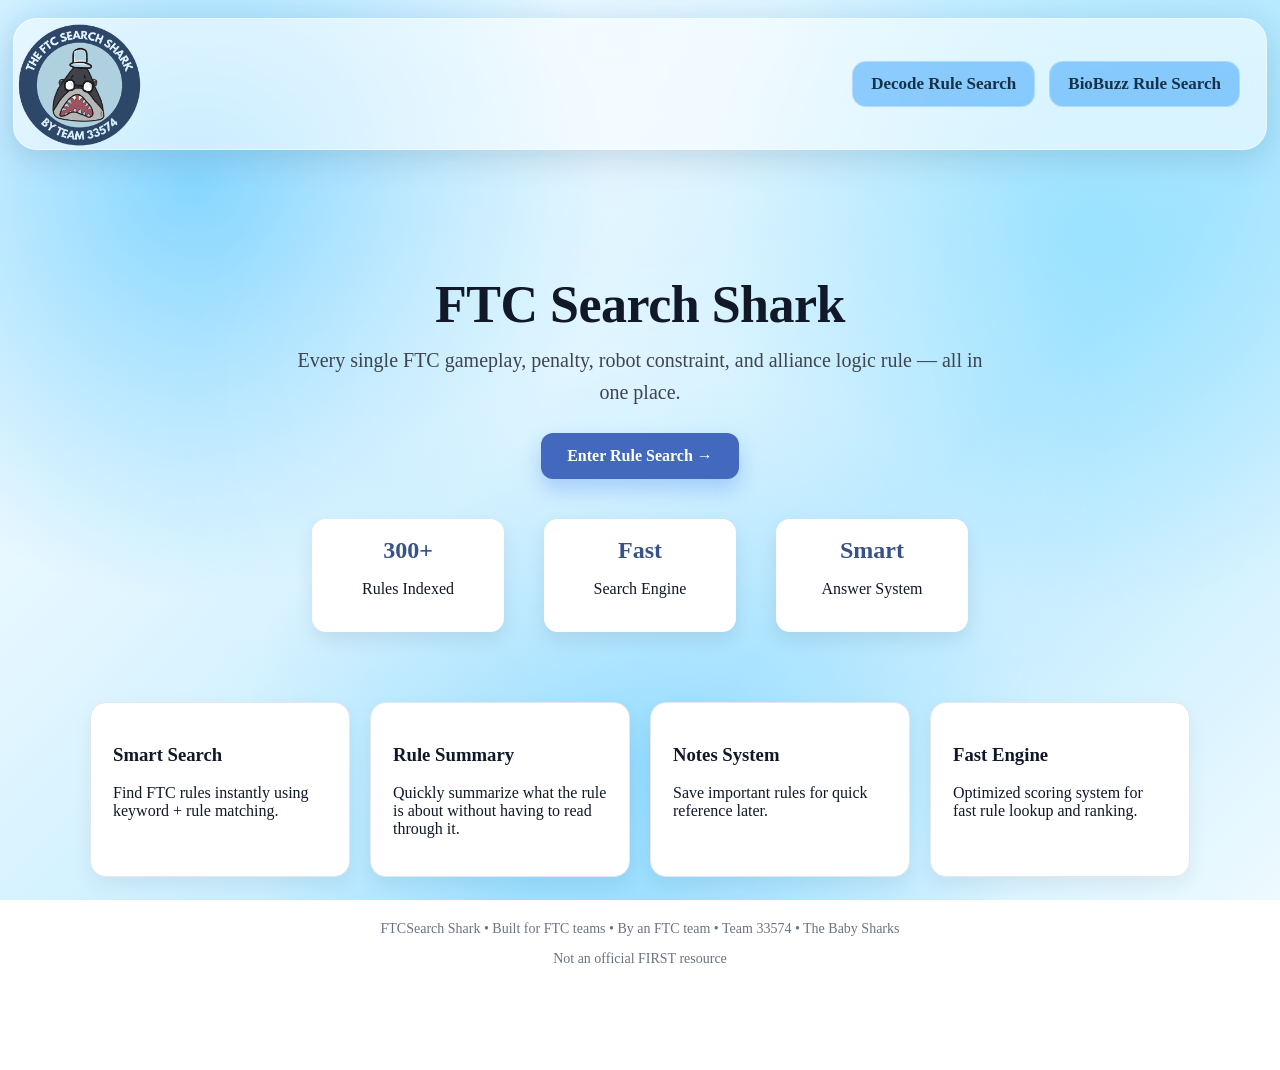
==== commit 06f86e70: "Update index.html" ====
--- a/index.html
+++ b/index.html
@@ -3,7 +3,7 @@
 
 <head>
   <meta charset="UTF-8" />
-  <title>Search Shark - FTC Decode</title>
+  <title> FTC Search Shark </title>
 
   <link rel="stylesheet" href="style.css" />
   <link rel="icon" type="image/png" href="SearchSharkLogo.png" />
@@ -81,4 +81,4 @@
 
 </body>
 
-</html>+</html>
--- a/style.css
+++ b/style.css
@@ -901,5 +901,148 @@
 
   z-index: 1000;
 }
-
-
+/* =========================
+   MOBILE OPTIMIZATION
+========================= */
+
+@media (max-width: 768px) {
+
+  body {
+    margin: 15px;
+    padding-top: 120px;
+  }
+
+  /* HEADER */
+  .topbar {
+    width: calc(100% - 20px);
+    height: 90px;
+
+    top: 10px;
+
+    padding: 0 12px;
+
+    border-radius: 18px;
+  }
+
+  .logo {
+    height: 70px;
+    padding: 10px;
+  }
+
+  .logo-circle {
+    width: 55px;
+    height: 55px;
+  }
+
+  /* NAV */
+  .nav {
+    gap: 6px;
+  }
+
+  .nav a {
+    padding: 8px 10px;
+    font-size: 13px;
+  }
+
+  /* TITLES */
+  .hero-title,
+  .page-title {
+    font-size: 28px;
+    padding: 12px 18px;
+    margin: 40px auto;
+  }
+
+  .hero-subtitle {
+    font-size: 20px;
+  }
+
+  .home-container h1 {
+    font-size: 42px;
+  }
+
+  .home-description {
+    font-size: 18px;
+    padding: 0 10px;
+  }
+
+  /* SEARCH */
+  #searchBox {
+    width: 100%;
+    font-size: 18px;
+    padding: 14px;
+  }
+
+  .response-text {
+    font-size: 18px;
+  }
+
+  /* RESULTS */
+  .result {
+    padding: 14px;
+  }
+
+  .result h2 {
+    font-size: 20px;
+  }
+
+  .result h3 {
+    font-size: 18px;
+  }
+
+  .result p {
+    font-size: 15px;
+  }
+
+  /* HOME BUTTONS */
+  .home-links a {
+    width: 100%;
+    max-width: 350px;
+    font-size: 22px;
+  }
+
+  /* ANSWER PANEL */
+  #answerPanel {
+    left: 10px;
+    right: 10px;
+    bottom: 80px;
+
+    width: auto;
+    max-width: none;
+  }
+
+  /* NOTES SIDEBAR */
+  .notes-sidebar {
+    width: 100%;
+    max-width: none;
+  }
+
+  /* NOTES BUTTON */
+  .notes-toggle {
+    bottom: 20px;
+    right: 20px;
+  }
+
+  /* ANSWER BUTTON */
+  #answerModeBtn {
+    bottom: 20px;
+    left: 20px;
+    right: auto;
+  }
+
+  /* STATS */
+  .home-page .stats {
+    gap: 15px;
+  }
+
+  .home-page .stat {
+    min-width: 120px;
+  }
+
+  /* CARDS */
+  .home-page .cards {
+    padding: 10px;
+    gap: 15px;
+  }
+
+}
+
